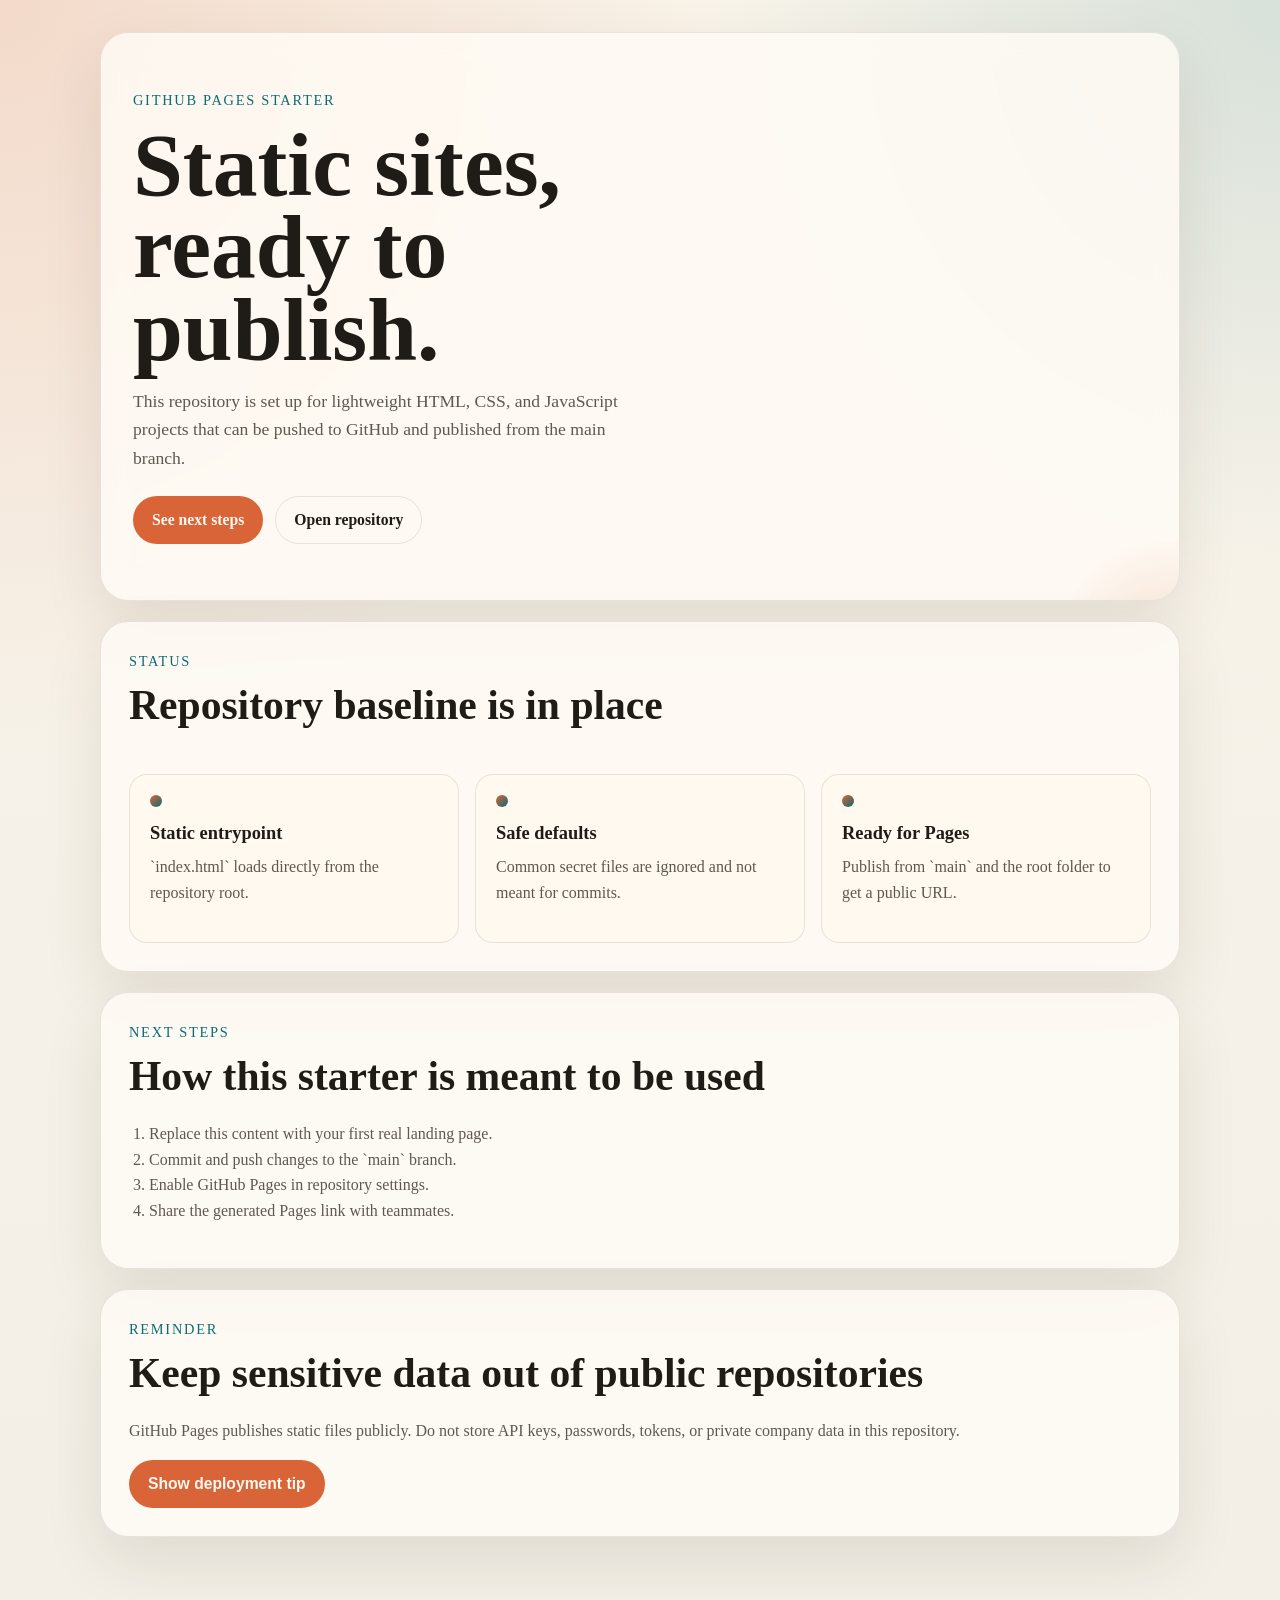
==== index.html @ 0614ec45 "Add GitHub Pages starter site" ====
<!DOCTYPE html>
<html lang="en">
  <head>
    <meta charset="UTF-8" />
    <meta name="viewport" content="width=device-width, initial-scale=1.0" />
    <title>codex-work</title>
    <meta
      name="description"
      content="Static starter site for GitHub Pages deployments."
    />
    <link rel="stylesheet" href="styles.css" />
  </head>
  <body>
    <div class="page-shell">
      <header class="hero">
        <p class="eyebrow">GitHub Pages Starter</p>
        <h1>Static sites, ready to publish.</h1>
        <p class="hero-copy">
          This repository is set up for lightweight HTML, CSS, and JavaScript
          projects that can be pushed to GitHub and published from the main
          branch.
        </p>
        <div class="hero-actions">
          <a class="button button-primary" href="#next-steps">See next steps</a>
          <a
            class="button button-secondary"
            href="https://github.com/anna151661karenina-droid/codex-work"
          >
            Open repository
          </a>
        </div>
      </header>

      <main>
        <section class="panel status-panel" aria-labelledby="status-heading">
          <div>
            <p class="section-label">Status</p>
            <h2 id="status-heading">Repository baseline is in place</h2>
          </div>
          <div class="status-grid">
            <article>
              <span class="status-dot" aria-hidden="true"></span>
              <h3>Static entrypoint</h3>
              <p>`index.html` loads directly from the repository root.</p>
            </article>
            <article>
              <span class="status-dot" aria-hidden="true"></span>
              <h3>Safe defaults</h3>
              <p>Common secret files are ignored and not meant for commits.</p>
            </article>
            <article>
              <span class="status-dot" aria-hidden="true"></span>
              <h3>Ready for Pages</h3>
              <p>Publish from `main` and the root folder to get a public URL.</p>
            </article>
          </div>
        </section>

        <section class="panel" id="next-steps" aria-labelledby="steps-heading">
          <p class="section-label">Next Steps</p>
          <h2 id="steps-heading">How this starter is meant to be used</h2>
          <ol class="steps-list">
            <li>Replace this content with your first real landing page.</li>
            <li>Commit and push changes to the `main` branch.</li>
            <li>Enable GitHub Pages in repository settings.</li>
            <li>Share the generated Pages link with teammates.</li>
          </ol>
        </section>

        <section class="panel note-panel" aria-labelledby="note-heading">
          <p class="section-label">Reminder</p>
          <h2 id="note-heading">Keep sensitive data out of public repositories</h2>
          <p>
            GitHub Pages publishes static files publicly. Do not store API keys,
            passwords, tokens, or private company data in this repository.
          </p>
          <button class="button button-primary" id="toggle-tip" type="button">
            Show deployment tip
          </button>
          <p class="tip" id="deployment-tip" hidden>
            In GitHub, open Settings -> Pages, choose "Deploy from a branch",
            then select the `main` branch and the `/ (root)` folder.
          </p>
        </section>
      </main>
    </div>

    <script src="script.js"></script>
  </body>
</html>
---- styles.css ----
:root {
  color-scheme: light;
  --bg: #f3efe6;
  --surface: rgba(255, 252, 246, 0.82);
  --surface-strong: #fff9ef;
  --text: #1f1c18;
  --muted: #5f584f;
  --accent: #d86437;
  --accent-deep: #0a6c74;
  --line: rgba(31, 28, 24, 0.1);
  --shadow: 0 24px 60px rgba(54, 39, 18, 0.1);
  --radius-xl: 28px;
  --radius-lg: 18px;
}

* {
  box-sizing: border-box;
}

html {
  scroll-behavior: smooth;
}

body {
  margin: 0;
  min-height: 100vh;
  font-family: Georgia, "Times New Roman", serif;
  color: var(--text);
  background:
    radial-gradient(circle at top left, rgba(216, 100, 55, 0.18), transparent 36%),
    radial-gradient(circle at top right, rgba(10, 108, 116, 0.14), transparent 28%),
    linear-gradient(180deg, #f9f4ea 0%, var(--bg) 100%);
}

.page-shell {
  width: min(1080px, calc(100% - 32px));
  margin: 0 auto;
  padding: 32px 0 64px;
}

.hero,
.panel {
  border: 1px solid var(--line);
  border-radius: var(--radius-xl);
  background: var(--surface);
  box-shadow: var(--shadow);
  backdrop-filter: blur(14px);
}

.hero {
  position: relative;
  overflow: hidden;
  padding: 56px 32px;
}

.hero::after {
  content: "";
  position: absolute;
  inset: auto -10% -30% auto;
  width: 240px;
  height: 240px;
  border-radius: 50%;
  background: radial-gradient(circle, rgba(216, 100, 55, 0.18), transparent 68%);
}

.eyebrow,
.section-label {
  margin: 0 0 12px;
  font-size: 0.9rem;
  letter-spacing: 0.12em;
  text-transform: uppercase;
  color: var(--accent-deep);
}

h1,
h2,
h3,
p,
ol {
  margin-top: 0;
}

h1 {
  max-width: 10ch;
  margin-bottom: 16px;
  font-size: clamp(3rem, 8vw, 5.6rem);
  line-height: 0.92;
}

h2 {
  margin-bottom: 24px;
  font-size: clamp(1.75rem, 4vw, 2.6rem);
  line-height: 1;
}

h3 {
  margin-bottom: 10px;
  font-size: 1.15rem;
}

p,
li {
  font-size: 1rem;
  line-height: 1.6;
  color: var(--muted);
}

.hero-copy {
  max-width: 58ch;
  margin-bottom: 24px;
  font-size: 1.1rem;
}

.hero-actions {
  display: flex;
  flex-wrap: wrap;
  gap: 12px;
}

.button {
  display: inline-flex;
  align-items: center;
  justify-content: center;
  min-height: 48px;
  padding: 0 18px;
  border: 1px solid transparent;
  border-radius: 999px;
  text-decoration: none;
  font-size: 0.98rem;
  font-weight: 600;
  cursor: pointer;
  transition:
    transform 160ms ease,
    background-color 160ms ease,
    border-color 160ms ease;
}

.button:hover,
.button:focus-visible {
  transform: translateY(-1px);
}

.button-primary {
  color: #fff8f1;
  background: var(--accent);
}

.button-secondary {
  color: var(--text);
  background: transparent;
  border-color: var(--line);
}

main {
  display: grid;
  gap: 20px;
  margin-top: 20px;
}

.panel {
  padding: 28px;
}

.status-panel {
  display: grid;
  gap: 24px;
}

.status-grid {
  display: grid;
  grid-template-columns: repeat(3, minmax(0, 1fr));
  gap: 16px;
}

.status-grid article {
  padding: 20px;
  border-radius: var(--radius-lg);
  background: var(--surface-strong);
  border: 1px solid var(--line);
}

.status-dot {
  display: inline-block;
  width: 12px;
  height: 12px;
  margin-bottom: 12px;
  border-radius: 50%;
  background: linear-gradient(135deg, var(--accent), var(--accent-deep));
}

.steps-list {
  padding-left: 20px;
}

.note-panel {
  position: relative;
}

.tip {
  margin-top: 16px;
  padding: 16px 18px;
  border-left: 4px solid var(--accent);
  border-radius: 12px;
  background: var(--surface-strong);
}

@media (max-width: 760px) {
  .page-shell {
    width: min(100% - 20px, 1080px);
    padding-top: 20px;
  }

  .hero,
  .panel {
    padding: 24px 20px;
    border-radius: 22px;
  }

  .status-grid {
    grid-template-columns: 1fr;
  }
}
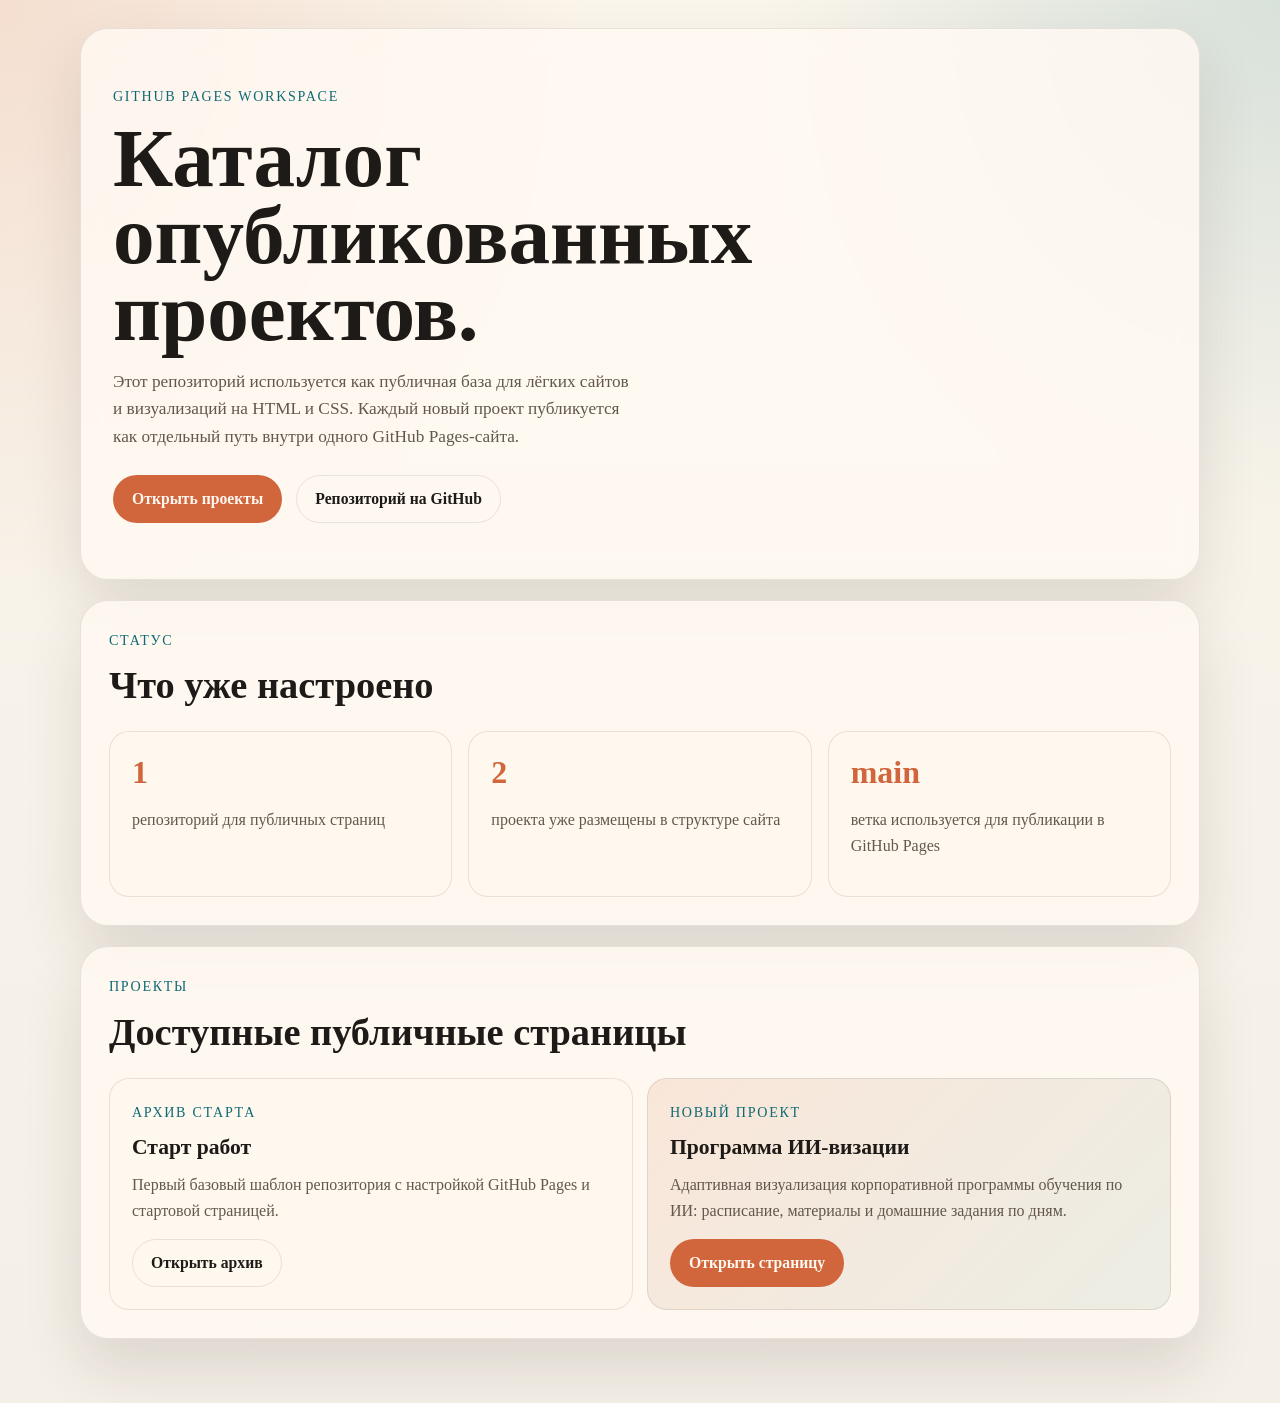
==== commit 0d3fa311: "Publish AI visualization program site" ====
--- a/index.html
+++ b/index.html
@@ -1,90 +1,87 @@
 <!DOCTYPE html>
-<html lang="en">
+<html lang="ru">
   <head>
     <meta charset="UTF-8" />
     <meta name="viewport" content="width=device-width, initial-scale=1.0" />
     <title>codex-work</title>
     <meta
       name="description"
-      content="Static starter site for GitHub Pages deployments."
+      content="Публичный каталог HTML/CSS-проектов, опубликованных через GitHub Pages."
     />
     <link rel="stylesheet" href="styles.css" />
   </head>
   <body>
     <div class="page-shell">
       <header class="hero">
-        <p class="eyebrow">GitHub Pages Starter</p>
-        <h1>Static sites, ready to publish.</h1>
+        <p class="eyebrow">GitHub Pages Workspace</p>
+        <h1>Каталог опубликованных проектов.</h1>
         <p class="hero-copy">
-          This repository is set up for lightweight HTML, CSS, and JavaScript
-          projects that can be pushed to GitHub and published from the main
-          branch.
+          Этот репозиторий используется как публичная база для лёгких сайтов и
+          визуализаций на HTML и CSS. Каждый новый проект публикуется как
+          отдельный путь внутри одного GitHub Pages-сайта.
         </p>
         <div class="hero-actions">
-          <a class="button button-primary" href="#next-steps">See next steps</a>
+          <a class="button button-primary" href="#projects">Открыть проекты</a>
           <a
             class="button button-secondary"
             href="https://github.com/anna151661karenina-droid/codex-work"
           >
-            Open repository
+            Репозиторий на GitHub
           </a>
         </div>
       </header>
 
       <main>
-        <section class="panel status-panel" aria-labelledby="status-heading">
+        <section class="panel stats-panel" aria-labelledby="stats-heading">
           <div>
-            <p class="section-label">Status</p>
-            <h2 id="status-heading">Repository baseline is in place</h2>
+            <p class="section-label">Статус</p>
+            <h2 id="stats-heading">Что уже настроено</h2>
           </div>
-          <div class="status-grid">
+          <div class="stats-grid">
             <article>
-              <span class="status-dot" aria-hidden="true"></span>
-              <h3>Static entrypoint</h3>
-              <p>`index.html` loads directly from the repository root.</p>
+              <span class="stat-number">1</span>
+              <p>репозиторий для публичных страниц</p>
             </article>
             <article>
-              <span class="status-dot" aria-hidden="true"></span>
-              <h3>Safe defaults</h3>
-              <p>Common secret files are ignored and not meant for commits.</p>
+              <span class="stat-number">2</span>
+              <p>проекта уже размещены в структуре сайта</p>
             </article>
             <article>
-              <span class="status-dot" aria-hidden="true"></span>
-              <h3>Ready for Pages</h3>
-              <p>Publish from `main` and the root folder to get a public URL.</p>
+              <span class="stat-number">main</span>
+              <p>ветка используется для публикации в GitHub Pages</p>
             </article>
           </div>
         </section>
 
-        <section class="panel" id="next-steps" aria-labelledby="steps-heading">
-          <p class="section-label">Next Steps</p>
-          <h2 id="steps-heading">How this starter is meant to be used</h2>
-          <ol class="steps-list">
-            <li>Replace this content with your first real landing page.</li>
-            <li>Commit and push changes to the `main` branch.</li>
-            <li>Enable GitHub Pages in repository settings.</li>
-            <li>Share the generated Pages link with teammates.</li>
-          </ol>
-        </section>
-
-        <section class="panel note-panel" aria-labelledby="note-heading">
-          <p class="section-label">Reminder</p>
-          <h2 id="note-heading">Keep sensitive data out of public repositories</h2>
-          <p>
-            GitHub Pages publishes static files publicly. Do not store API keys,
-            passwords, tokens, or private company data in this repository.
-          </p>
-          <button class="button button-primary" id="toggle-tip" type="button">
-            Show deployment tip
-          </button>
-          <p class="tip" id="deployment-tip" hidden>
-            In GitHub, open Settings -> Pages, choose "Deploy from a branch",
-            then select the `main` branch and the `/ (root)` folder.
-          </p>
+        <section class="panel" id="projects" aria-labelledby="projects-heading">
+          <p class="section-label">Проекты</p>
+          <h2 id="projects-heading">Доступные публичные страницы</h2>
+          <div class="projects-grid">
+            <article class="project-card">
+              <p class="project-tag">Архив старта</p>
+              <h3>Старт работ</h3>
+              <p>
+                Первый базовый шаблон репозитория с настройкой GitHub Pages и
+                стартовой страницей.
+              </p>
+              <a class="button button-secondary" href="./%D0%A1%D1%82%D0%B0%D1%80%D1%82%20%D1%80%D0%B0%D0%B1%D0%BE%D1%82/">
+                Открыть архив
+              </a>
+            </article>
+            <article class="project-card project-card-featured">
+              <p class="project-tag">Новый проект</p>
+              <h3>Программа ИИ-визации</h3>
+              <p>
+                Адаптивная визуализация корпоративной программы обучения по ИИ:
+                расписание, материалы и домашние задания по дням.
+              </p>
+              <a class="button button-primary" href="./programma-ii-vizatsiya/">
+                Открыть страницу
+              </a>
+            </article>
+          </div>
         </section>
       </main>
     </div>
-
-    <script src="script.js"></script>
   </body>
 </html>
--- a/styles.css
+++ b/styles.css
@@ -1,24 +1,20 @@
 :root {
   color-scheme: light;
-  --bg: #f3efe6;
-  --surface: rgba(255, 252, 246, 0.82);
-  --surface-strong: #fff9ef;
-  --text: #1f1c18;
-  --muted: #5f584f;
-  --accent: #d86437;
-  --accent-deep: #0a6c74;
-  --line: rgba(31, 28, 24, 0.1);
-  --shadow: 0 24px 60px rgba(54, 39, 18, 0.1);
+  --bg: #f4efe7;
+  --surface: rgba(255, 250, 242, 0.84);
+  --surface-strong: #fff8ee;
+  --text: #1d1a17;
+  --muted: #62584c;
+  --accent: #d1663d;
+  --accent-alt: #0f6974;
+  --line: rgba(29, 26, 23, 0.1);
+  --shadow: 0 28px 60px rgba(46, 34, 21, 0.12);
   --radius-xl: 28px;
-  --radius-lg: 18px;
+  --radius-lg: 20px;
 }
 
 * {
   box-sizing: border-box;
-}
-
-html {
-  scroll-behavior: smooth;
 }
 
 body {
@@ -27,15 +23,15 @@
   font-family: Georgia, "Times New Roman", serif;
   color: var(--text);
   background:
-    radial-gradient(circle at top left, rgba(216, 100, 55, 0.18), transparent 36%),
-    radial-gradient(circle at top right, rgba(10, 108, 116, 0.14), transparent 28%),
-    linear-gradient(180deg, #f9f4ea 0%, var(--bg) 100%);
+    radial-gradient(circle at top left, rgba(209, 102, 61, 0.16), transparent 32%),
+    radial-gradient(circle at top right, rgba(15, 105, 116, 0.15), transparent 28%),
+    linear-gradient(180deg, #fbf6ec 0%, var(--bg) 100%);
 }
 
 .page-shell {
-  width: min(1080px, calc(100% - 32px));
+  width: min(1120px, calc(100% - 32px));
   margin: 0 auto;
-  padding: 32px 0 64px;
+  padding: 28px 0 64px;
 }
 
 .hero,
@@ -44,77 +40,109 @@
   border-radius: var(--radius-xl);
   background: var(--surface);
   box-shadow: var(--shadow);
-  backdrop-filter: blur(14px);
+  backdrop-filter: blur(12px);
 }
 
 .hero {
-  position: relative;
-  overflow: hidden;
   padding: 56px 32px;
 }
 
-.hero::after {
-  content: "";
-  position: absolute;
-  inset: auto -10% -30% auto;
-  width: 240px;
-  height: 240px;
-  border-radius: 50%;
-  background: radial-gradient(circle, rgba(216, 100, 55, 0.18), transparent 68%);
-}
-
 .eyebrow,
-.section-label {
+.section-label,
+.project-tag {
   margin: 0 0 12px;
-  font-size: 0.9rem;
+  font-size: 0.88rem;
   letter-spacing: 0.12em;
   text-transform: uppercase;
-  color: var(--accent-deep);
+  color: var(--accent-alt);
 }
 
 h1,
 h2,
 h3,
-p,
-ol {
+p {
   margin-top: 0;
 }
 
 h1 {
-  max-width: 10ch;
+  max-width: 9ch;
   margin-bottom: 16px;
-  font-size: clamp(3rem, 8vw, 5.6rem);
-  line-height: 0.92;
+  font-size: clamp(3rem, 8vw, 5.2rem);
+  line-height: 0.93;
 }
 
 h2 {
   margin-bottom: 24px;
-  font-size: clamp(1.75rem, 4vw, 2.6rem);
-  line-height: 1;
+  font-size: clamp(1.75rem, 3vw, 2.45rem);
 }
 
 h3 {
-  margin-bottom: 10px;
-  font-size: 1.15rem;
+  margin-bottom: 12px;
+  font-size: 1.35rem;
 }
 
-p,
-li {
-  font-size: 1rem;
+p {
+  color: var(--muted);
   line-height: 1.6;
-  color: var(--muted);
 }
 
 .hero-copy {
-  max-width: 58ch;
+  max-width: 60ch;
   margin-bottom: 24px;
-  font-size: 1.1rem;
+  font-size: 1.08rem;
 }
 
-.hero-actions {
+.hero-actions,
+.projects-grid {
   display: flex;
   flex-wrap: wrap;
-  gap: 12px;
+  gap: 14px;
+}
+
+main {
+  display: grid;
+  gap: 20px;
+  margin-top: 20px;
+}
+
+.panel {
+  padding: 28px;
+}
+
+.stats-grid {
+  display: grid;
+  grid-template-columns: repeat(3, minmax(0, 1fr));
+  gap: 16px;
+}
+
+.stats-grid article,
+.project-card {
+  padding: 22px;
+  border: 1px solid var(--line);
+  border-radius: var(--radius-lg);
+  background: var(--surface-strong);
+}
+
+.stat-number {
+  display: inline-block;
+  margin-bottom: 16px;
+  font-size: 2rem;
+  font-weight: 700;
+  color: var(--accent);
+}
+
+.projects-grid {
+  align-items: stretch;
+}
+
+.project-card {
+  flex: 1 1 280px;
+}
+
+.project-card-featured {
+  background:
+    linear-gradient(135deg, rgba(209, 102, 61, 0.12), rgba(15, 105, 116, 0.08)),
+    var(--surface-strong);
 }
 
 .button {
@@ -128,7 +156,6 @@
   text-decoration: none;
   font-size: 0.98rem;
   font-weight: 600;
-  cursor: pointer;
   transition:
     transform 160ms ease,
     background-color 160ms ease,
@@ -141,72 +168,19 @@
 }
 
 .button-primary {
-  color: #fff8f1;
+  color: #fff8f0;
   background: var(--accent);
 }
 
 .button-secondary {
   color: var(--text);
+  border-color: var(--line);
   background: transparent;
-  border-color: var(--line);
-}
-
-main {
-  display: grid;
-  gap: 20px;
-  margin-top: 20px;
-}
-
-.panel {
-  padding: 28px;
-}
-
-.status-panel {
-  display: grid;
-  gap: 24px;
-}
-
-.status-grid {
-  display: grid;
-  grid-template-columns: repeat(3, minmax(0, 1fr));
-  gap: 16px;
-}
-
-.status-grid article {
-  padding: 20px;
-  border-radius: var(--radius-lg);
-  background: var(--surface-strong);
-  border: 1px solid var(--line);
-}
-
-.status-dot {
-  display: inline-block;
-  width: 12px;
-  height: 12px;
-  margin-bottom: 12px;
-  border-radius: 50%;
-  background: linear-gradient(135deg, var(--accent), var(--accent-deep));
-}
-
-.steps-list {
-  padding-left: 20px;
-}
-
-.note-panel {
-  position: relative;
-}
-
-.tip {
-  margin-top: 16px;
-  padding: 16px 18px;
-  border-left: 4px solid var(--accent);
-  border-radius: 12px;
-  background: var(--surface-strong);
 }
 
 @media (max-width: 760px) {
   .page-shell {
-    width: min(100% - 20px, 1080px);
+    width: min(100% - 20px, 1120px);
     padding-top: 20px;
   }
 
@@ -216,7 +190,7 @@
     border-radius: 22px;
   }
 
-  .status-grid {
+  .stats-grid {
     grid-template-columns: 1fr;
   }
 }
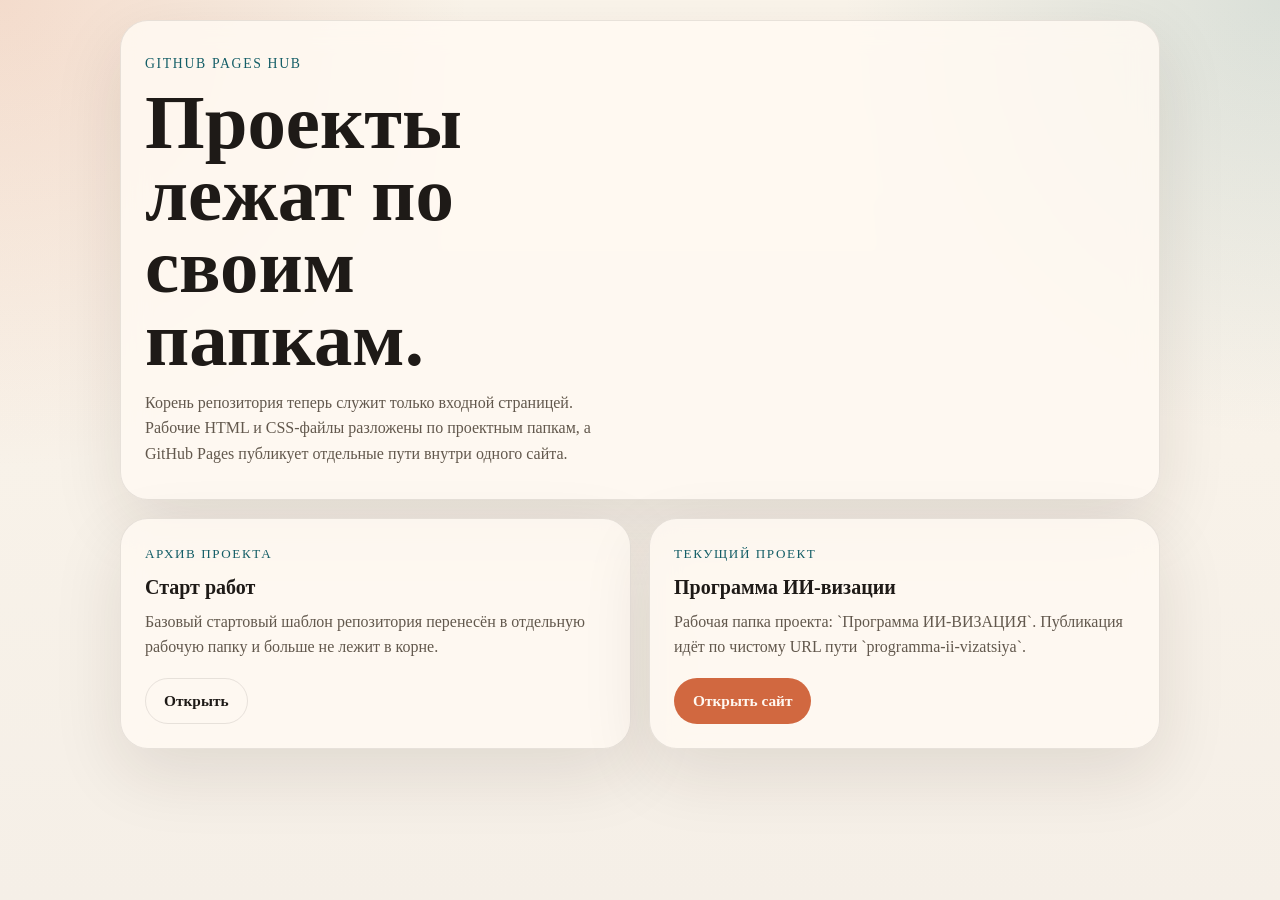
==== commit 530b5841: "Reorganize project files by workspace folders" ====
--- a/index.html
+++ b/index.html
@@ -6,82 +6,205 @@
     <title>codex-work</title>
     <meta
       name="description"
-      content="Публичный каталог HTML/CSS-проектов, опубликованных через GitHub Pages."
+      content="Главная страница GitHub Pages с переходами к опубликованным проектам."
     />
-    <link rel="stylesheet" href="styles.css" />
+    <style>
+      :root {
+        color-scheme: light;
+        --bg: #f5efe7;
+        --surface: rgba(255, 250, 242, 0.84);
+        --text: #1e1a17;
+        --muted: #62584d;
+        --accent: #d16840;
+        --accent-alt: #145e67;
+        --line: rgba(30, 26, 23, 0.1);
+        --shadow: 0 24px 70px rgba(44, 31, 17, 0.11);
+      }
+
+      * {
+        box-sizing: border-box;
+      }
+
+      body {
+        margin: 0;
+        min-height: 100vh;
+        padding: 20px;
+        font-family: Georgia, "Times New Roman", serif;
+        color: var(--text);
+        background:
+          radial-gradient(circle at top left, rgba(209, 104, 64, 0.18), transparent 30%),
+          radial-gradient(circle at top right, rgba(20, 94, 103, 0.14), transparent 28%),
+          linear-gradient(180deg, #fbf5eb 0%, var(--bg) 100%);
+      }
+
+      .shell {
+        width: min(1040px, 100%);
+        margin: 0 auto;
+      }
+
+      .hero,
+      .card {
+        border: 1px solid var(--line);
+        border-radius: 28px;
+        background: var(--surface);
+        box-shadow: var(--shadow);
+        backdrop-filter: blur(14px);
+      }
+
+      .hero {
+        padding: 32px 24px;
+      }
+
+      .eyebrow {
+        margin: 0 0 12px;
+        font-size: 0.86rem;
+        letter-spacing: 0.12em;
+        text-transform: uppercase;
+        color: var(--accent-alt);
+      }
+
+      h1,
+      h3,
+      p {
+        margin-top: 0;
+      }
+
+      h1 {
+        max-width: 10ch;
+        margin-bottom: 14px;
+        font-size: clamp(2.8rem, 8vw, 4.8rem);
+        line-height: 0.94;
+      }
+
+      h3 {
+        margin-bottom: 10px;
+        font-size: 1.25rem;
+      }
+
+      p {
+        line-height: 1.6;
+        color: var(--muted);
+      }
+
+      .lead {
+        max-width: 58ch;
+        margin-bottom: 0;
+      }
+
+      .grid {
+        display: grid;
+        gap: 18px;
+        margin-top: 18px;
+      }
+
+      .projects {
+        display: grid;
+        grid-template-columns: repeat(2, minmax(0, 1fr));
+        gap: 18px;
+      }
+
+      .card {
+        padding: 24px;
+      }
+
+      .tag {
+        margin: 0 0 12px;
+        font-size: 0.82rem;
+        letter-spacing: 0.12em;
+        text-transform: uppercase;
+        color: var(--accent-alt);
+      }
+
+      .actions {
+        display: flex;
+        flex-wrap: wrap;
+        gap: 12px;
+        margin-top: 18px;
+      }
+
+      .button {
+        display: inline-flex;
+        align-items: center;
+        justify-content: center;
+        min-height: 46px;
+        padding: 0 18px;
+        border: 1px solid transparent;
+        border-radius: 999px;
+        text-decoration: none;
+        font-size: 0.96rem;
+        font-weight: 600;
+      }
+
+      .button-primary {
+        color: #fff8f1;
+        background: var(--accent);
+      }
+
+      .button-secondary {
+        color: var(--text);
+        border-color: var(--line);
+        background: transparent;
+      }
+
+      @media (max-width: 760px) {
+        body {
+          padding: 12px;
+        }
+
+        .hero,
+        .card {
+          padding: 20px;
+          border-radius: 22px;
+        }
+
+        .projects {
+          grid-template-columns: 1fr;
+        }
+      }
+    </style>
   </head>
   <body>
-    <div class="page-shell">
-      <header class="hero">
-        <p class="eyebrow">GitHub Pages Workspace</p>
-        <h1>Каталог опубликованных проектов.</h1>
-        <p class="hero-copy">
-          Этот репозиторий используется как публичная база для лёгких сайтов и
-          визуализаций на HTML и CSS. Каждый новый проект публикуется как
-          отдельный путь внутри одного GitHub Pages-сайта.
+    <div class="shell">
+      <section class="hero">
+        <p class="eyebrow">GitHub Pages Hub</p>
+        <h1>Проекты лежат по своим папкам.</h1>
+        <p class="lead">
+          Корень репозитория теперь служит только входной страницей. Рабочие
+          HTML и CSS-файлы разложены по проектным папкам, а GitHub Pages
+          публикует отдельные пути внутри одного сайта.
         </p>
-        <div class="hero-actions">
-          <a class="button button-primary" href="#projects">Открыть проекты</a>
-          <a
-            class="button button-secondary"
-            href="https://github.com/anna151661karenina-droid/codex-work"
-          >
-            Репозиторий на GitHub
-          </a>
+      </section>
+
+      <section class="grid">
+        <div class="projects">
+          <article class="card">
+            <p class="tag">Архив проекта</p>
+            <h3>Старт работ</h3>
+            <p>
+              Базовый стартовый шаблон репозитория перенесён в отдельную рабочую
+              папку и больше не лежит в корне.
+            </p>
+            <div class="actions">
+              <a class="button button-secondary" href="./%D0%A1%D1%82%D0%B0%D1%80%D1%82%20%D1%80%D0%B0%D0%B1%D0%BE%D1%82/">
+                Открыть
+              </a>
+            </div>
+          </article>
+          <article class="card">
+            <p class="tag">Текущий проект</p>
+            <h3>Программа ИИ-визации</h3>
+            <p>
+              Рабочая папка проекта: `Программа ИИ-ВИЗАЦИЯ`. Публикация идёт по
+              чистому URL пути `programma-ii-vizatsiya`.
+            </p>
+            <div class="actions">
+              <a class="button button-primary" href="./programma-ii-vizatsiya/">
+                Открыть сайт
+              </a>
+            </div>
+          </article>
         </div>
-      </header>
-
-      <main>
-        <section class="panel stats-panel" aria-labelledby="stats-heading">
-          <div>
-            <p class="section-label">Статус</p>
-            <h2 id="stats-heading">Что уже настроено</h2>
-          </div>
-          <div class="stats-grid">
-            <article>
-              <span class="stat-number">1</span>
-              <p>репозиторий для публичных страниц</p>
-            </article>
-            <article>
-              <span class="stat-number">2</span>
-              <p>проекта уже размещены в структуре сайта</p>
-            </article>
-            <article>
-              <span class="stat-number">main</span>
-              <p>ветка используется для публикации в GitHub Pages</p>
-            </article>
-          </div>
-        </section>
-
-        <section class="panel" id="projects" aria-labelledby="projects-heading">
-          <p class="section-label">Проекты</p>
-          <h2 id="projects-heading">Доступные публичные страницы</h2>
-          <div class="projects-grid">
-            <article class="project-card">
-              <p class="project-tag">Архив старта</p>
-              <h3>Старт работ</h3>
-              <p>
-                Первый базовый шаблон репозитория с настройкой GitHub Pages и
-                стартовой страницей.
-              </p>
-              <a class="button button-secondary" href="./%D0%A1%D1%82%D0%B0%D1%80%D1%82%20%D1%80%D0%B0%D0%B1%D0%BE%D1%82/">
-                Открыть архив
-              </a>
-            </article>
-            <article class="project-card project-card-featured">
-              <p class="project-tag">Новый проект</p>
-              <h3>Программа ИИ-визации</h3>
-              <p>
-                Адаптивная визуализация корпоративной программы обучения по ИИ:
-                расписание, материалы и домашние задания по дням.
-              </p>
-              <a class="button button-primary" href="./programma-ii-vizatsiya/">
-                Открыть страницу
-              </a>
-            </article>
-          </div>
-        </section>
-      </main>
+      </section>
     </div>
   </body>
 </html>
